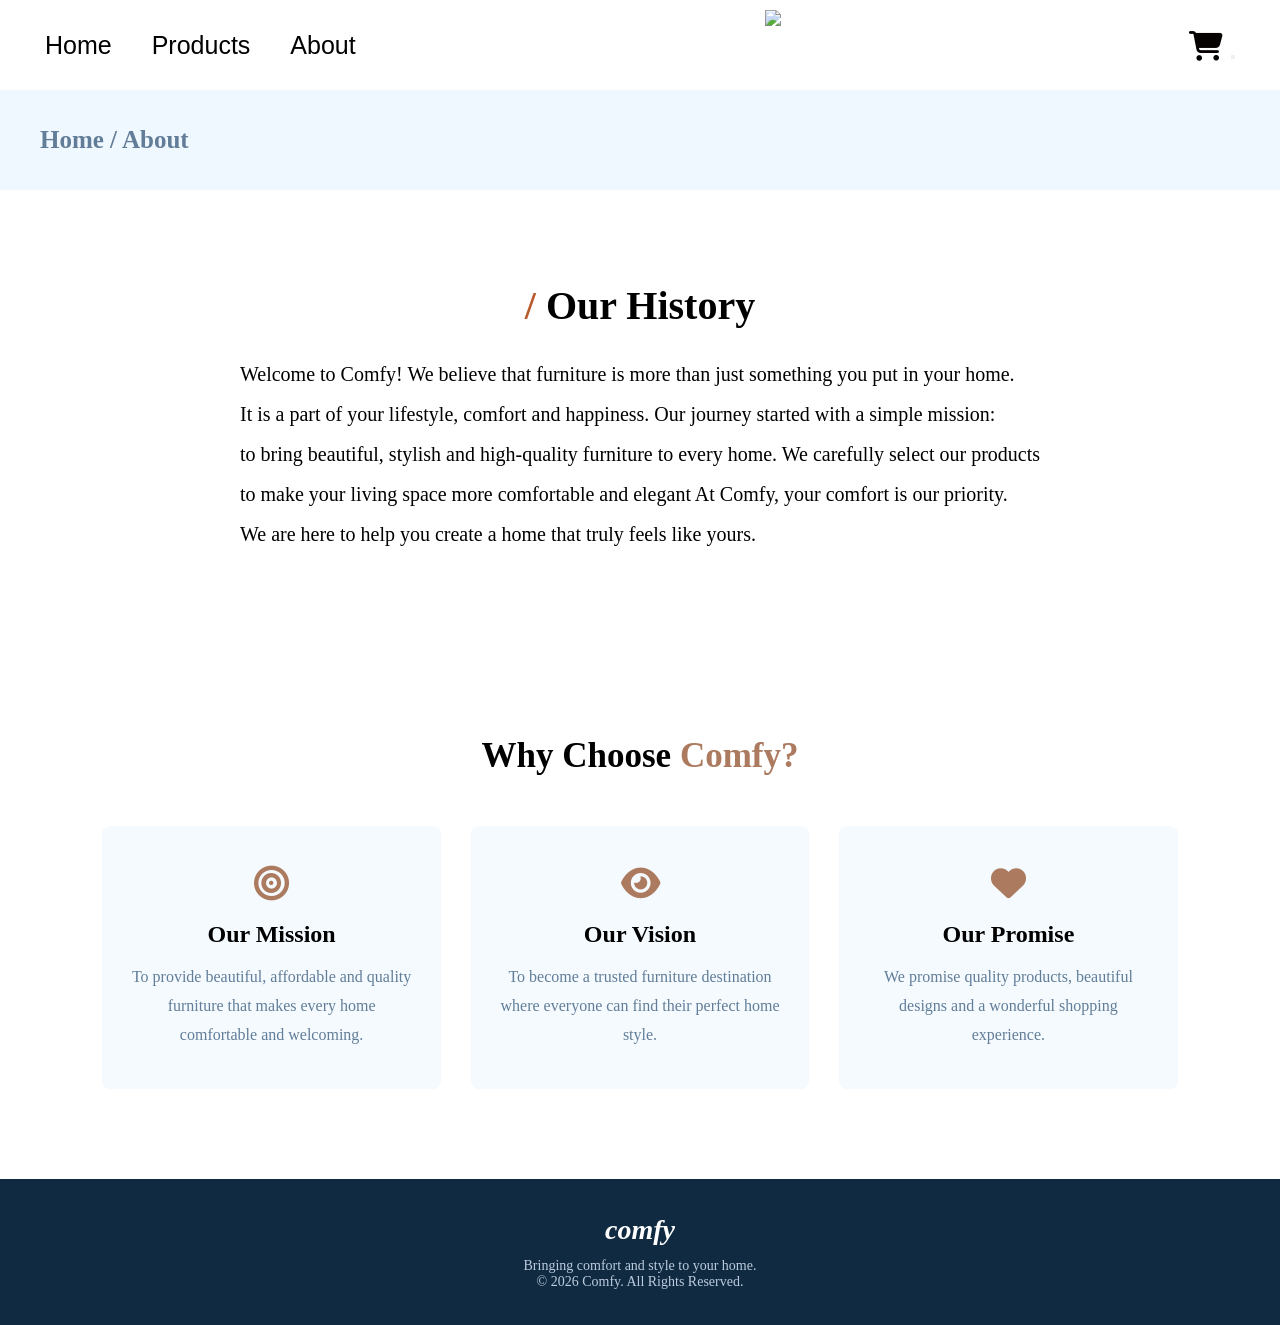
==== about.html @ 82ed345a "first commit" ====
<!DOCTYPE html>
<html lang="en">
<head>
    <meta charset="UTF-8">
    <meta name="viewport" content="width=device-width, initial-scale=1.0">
    <title>About | Comfy</title>
    <link rel="stylesheet" href="./about.css">
    <link rel="stylesheet" href="https://cdnjs.cloudflare.com/ajax/libs/font-awesome/6.7.2/css/all.min.css">
</head>
<body>

     <!-- YOUR CART START  -->
     <!-- MAIN CART START HERE -->
     <div id="your-cart">
        <i id="close-cart" class="fa-solid fa-xmark"></i>

        <h1>Your Bag</h1>
     <!-- CART CONTAINER START  -->
         <div class="cart-container">

            <!-- PRODUCT CART START  -->
         <div class="product-carts">
            <!-- CARD HOLDER -->
            <div class="card-holder">
            </div>
            <!-- CARD HOLDER ENDS -->
         </div>

           <!-- PRODUCT CART ENDS -->

           <!-- TOTAL DETAILS START  -->
        <div class="total">
            <h5 id="cart-total">Total:$0</h5>
            <button id="check">CHECKOUT</button>
        </div>
            <!-- TOTAL DETAILS ENDS -->
     </div>
            <!-- CART CONATINER ENDS  -->
     </div>
    <!-- YOUR CART ENDS  -->

       <!-- HEADER -->
 <section class="banner">
        <!-- nav links -->
     <nav> 
         <ul>
            <li><a href="./home.html">Home</a></li>
            <li><a href="./products.html">Products</a></li>
            <li><a href="./about.html">About</a></li>
         </ul>

             <img src="./IMAGE/logo-black.svg" >
        <!-- add cart -->
        <div class="toggle-btn">

            <i class="fa-solid fa-cart-shopping" id="icon"></i>
            <button></button>
            <span></span>

        </div>
     </nav>      
</section>
<!-- SECTION TWO START  -->
<section class="home">
<h3>Home / About</h3>
</section>

<section class="about-page">
  <h2><span>/</span> Our History</h2>

         <p>
            Welcome to Comfy! We believe that furniture is more
            than just something you put in your home. <br>
            It is a part of your lifestyle, comfort and happiness.
            Our journey started with a simple mission:<br> 
            to bring beautiful, stylish and high-quality furniture to every home.
            We carefully select our products<br>
            to make your living space more comfortable and elegant At Comfy, your comfort is our priority.<br>
             We are here to help you create a home that truly feels like yours.

</section>
<section class="mission">

    <h1>Why Choose <span>Comfy?</span></h1>

    <div class="mission-container">

        <div class="mission-card">

            <i class="fa-solid fa-bullseye"></i>

            <h2>Our Mission</h2>

            <p>
                To provide beautiful, affordable and quality
                furniture that makes every home comfortable
                and welcoming.
            </p>

        </div>


        <div class="mission-card">

            <i class="fa-solid fa-eye"></i>

            <h2>Our Vision</h2>

            <p>
                To become a trusted furniture destination
                where everyone can find their perfect
                home style.
            </p>

        </div>


        <div class="mission-card">

            <i class="fa-solid fa-heart"></i>

            <h2>Our Promise</h2>

            <p>
                We promise quality products, beautiful
                designs and a wonderful shopping experience.
            </p>

        </div>

    </div>

</section>


<!-- FOOTER -->

<footer class="footer">

    <h2>comfy</h2>

    <p>Bringing comfort and style to your home.</p>

    <p>©️ 2026 Comfy. All Rights Reserved.</p>

</footer>

<script src="./about.js"></script>
</body>
</html>
---- about.css ----
*{
    box-sizing: border-box;
    margin: 0;
    padding: 0;
}

body{
    width: 100%;
    overflow-x: hidden;
}

/* YOUR CART START  */
#your-cart{
    position: fixed;
    width:min(400px, 100vw);
    height:100%;
    top:0;
    right: -100%;
    background-color: aliceblue;
    transition: 0.5s;
    z-index: 50;
}

#your-cart.active{
    right: 0;
}
#close-cart{
    font-size: 35px;
    font-weight: 900px;
    padding: 20px;
}
#your-cart h1{
    font-size: 35px;
    font-weight: 900px;
    text-align: center;
    font-family:'Trebuchet MS', 'Lucida Sans Unicode', 'Lucida Grande', 'Lucida Sans', Arial, sans-serif;
    /* padding: 20px; */
}

/* CART CONTAINER START */
.cart-container{
    width:100%;
    height:100%;
    display: flex;
    flex-direction: column;
    align-items: center;
}
/* PRODUCT CART START  */
.product-cart{
    margin-top: 25px;
    width:calc(100% - 32px);
    max-height: calc(100vh - 220px);
    display: flex;
    overflow-y: auto;
}
/* CARD HOLDER START  */
.card-holder{
    box-sizing: border-box;
    margin-top: 10px;
    width:100%;
    height: max-content;
    display: flex;
    flex-direction: column;
    gap: 12px;
    /* overflow-y: auto; */
}
/* CARD HOLDER ENDS  */

.cart-item{
    display: flex;
    align-items: center;
    gap: 12px;
    min-height: 60px;
}

.image-cart {
    border-radius: 10px;
    width:75px;
    height:50px;
    flex: 0 0 75px;
}
.image-cart img{
    border-radius: 5px;
    width:75px;
    height:50px;
}
.cards-details{
    flex: 1;
    min-width: 0;
    height: auto;
}
.cards-details h4{
    font-size: 22px;
    font-weight: 400;
    letter-spacing: 1.6px;
}
.cards-details p{
    font-size: 15px;
}
.cards-details button{
    text-align: center;
    border: none;
    background-color:aliceblue;
    margin-top: 5px;
    font-size: 12px;
}
/* PRODUCT CART ENDS */

/* VALUE START */
.value{
    width: 40px;
    height: 60px;
    flex: 0 0 40px;
}
.value button{
    border: none;
    width: 24px;
    height: 20px;
    font-size: 15.6px;
    background-color: aliceblue;  
}
.value p{
    font-size: 16px;
    width: 24px;
    height: 20px;
    display: flex;
    justify-content: center;
}
.value i{
    font-weight: bolder;
    font-size: 0.85rem;
    color: rgb(186,93,43);
}
/* VALUE ENDS */

/* TOTAL DETAILS START */
.cart-container h5{
    margin-top: 25px;
    color:red;
    font-size: 30px;
    letter-spacing: 2px;
    text-align: center;
    font-family:'Trebuchet MS', 'Lucida Sans Unicode', 'Lucida Grande', 'Lucida Sans', Arial, sans-serif;
}
.cart-container #check{
    border: none;
    margin-top: 15px;
    width: 276px;
    height: 29px;
    background-color: rgb(186,93,43);
    color:white;
}
/* TOTAL DETAILS START */

/* CART CONTAINER ENDS */

/* YOUR CART ENDS */

.banner{
    width:100%;
    padding: 10px;
    display: flex;
    align-items: center;
    flex-direction: column;
    background-repeat: no-repeat;
    background-size: cover;
    background-position: center;
}
/* HEADER START HERE */
nav{
    width:100%;
    max-width:1230px;
    height:70px;
    display: flex;
    justify-content: space-between;
}
ul{
    padding: 20px;
    display: flex;
    justify-content: center; 
    align-items: center;
    list-style: none;
    font-size: 25px;
    color:rgb(15, 3, 3);
    gap:40px;
    font-family: 'Trebuchet MS', 'Lucida Sans Unicode', 'Lucida Grande', 'Lucida Sans', Arial, sans-serif;
}
.banner a{
    text-decoration: none;
    color: black;
}
.banner  a:hover{
    color:rgb(185, 90, 44);
}
nav img{
    margin: 0;
    height: 80px;
}
.toggle-btn {
    color:rgb(6, 2, 2);
    padding: 20px;
    font-size: 30px;
}

/* HEADER ENDS */

/* SECTION TWO START */
.home{
    width: 100%;
    height:100px;
    display: flex;
    align-items: center;
    background-color:aliceblue;
}
.home h3{
    font-size: 25px;
    width: min(1200px, calc(100% - 48px));
    margin: 0 auto;
    color: rgb(97, 125, 152);
    font-family:Georgia, 'Times New Roman', Times, serif;
}
/* SECTION TWO ENDS */

/* ABOUT PAGE START HERE */

.about-page{
    width: min(1089px, calc(100% - 40px));
    min-height: 456px;
    height: auto;
    margin: 0 auto;
    padding: 40px 0;
    display: flex;
    flex-direction: column;
   justify-content: center;
   align-items: center;
}
.about-page span{
    font-size:40px;
    font-weight: 500px;
    color:rgb(185, 90, 44);
}
.about-page h2{
    font-size: 2.5rem;
}
.about-page p{
    margin-top: 25px;
    line-height: 2;
    font-size: 20px;
 
}
/* ABOUT PAGE ENDS HERE */
/* MISSION */

.mission {
    padding: 90px 8%;
    text-align: center;
}

.mission > h1 {
    font-size: 35px;
    margin-bottom: 50px;
}

.mission > h1 span {
    color: #ab7a5f;
}

.mission-container {
    display: grid;
    grid-template-columns: repeat(3, minmax(0, 1fr));
    gap: 30px;
}

.mission-card {
    padding: 40px 25px;
    background: #f5faff;
    border-radius: 8px;
    transition: 0.3s;
}

.mission-card:hover {
    transform: translateY(-8px);
    box-shadow: 0 8px 25px rgba(0,0,0,0.08);
}

.mission-card i {
    font-size: 35px;
    color: #ab7a5f;
    margin-bottom: 20px;
}

.mission-card h2 {
    margin-bottom: 15px;
}

.mission-card p {
    color: #617d98;
    line-height: 1.8;
}

/* FOOTER */

.footer {
    background: #102a42;
    color: white;
    text-align: center;
    padding: 35px 15px;
}

.footer h2 {
    font-size: 28px;
    font-style: italic;
    margin-bottom: 12px;
}

.footer p {
    color: #bcccdc;
    font-size: 14px;
}

@media (max-width: 700px){
    nav{
        height:auto;
        align-items:center;
    }

    ul{
        gap:16px;
        padding:12px 4px;
        font-size:16px;
    }

    nav img{
        display:none;
    }

    .home h3{
        font-size:22px;
    }

    .about-page{
        min-height:0;
    }

    .about-page p{
        font-size:17px;
    }

    .about-page br{
        display:none;
    }

    .mission{
        padding:56px 20px;
    }

    .mission-container{
        grid-template-columns:minmax(0, 1fr);
        gap:20px;
    }
}
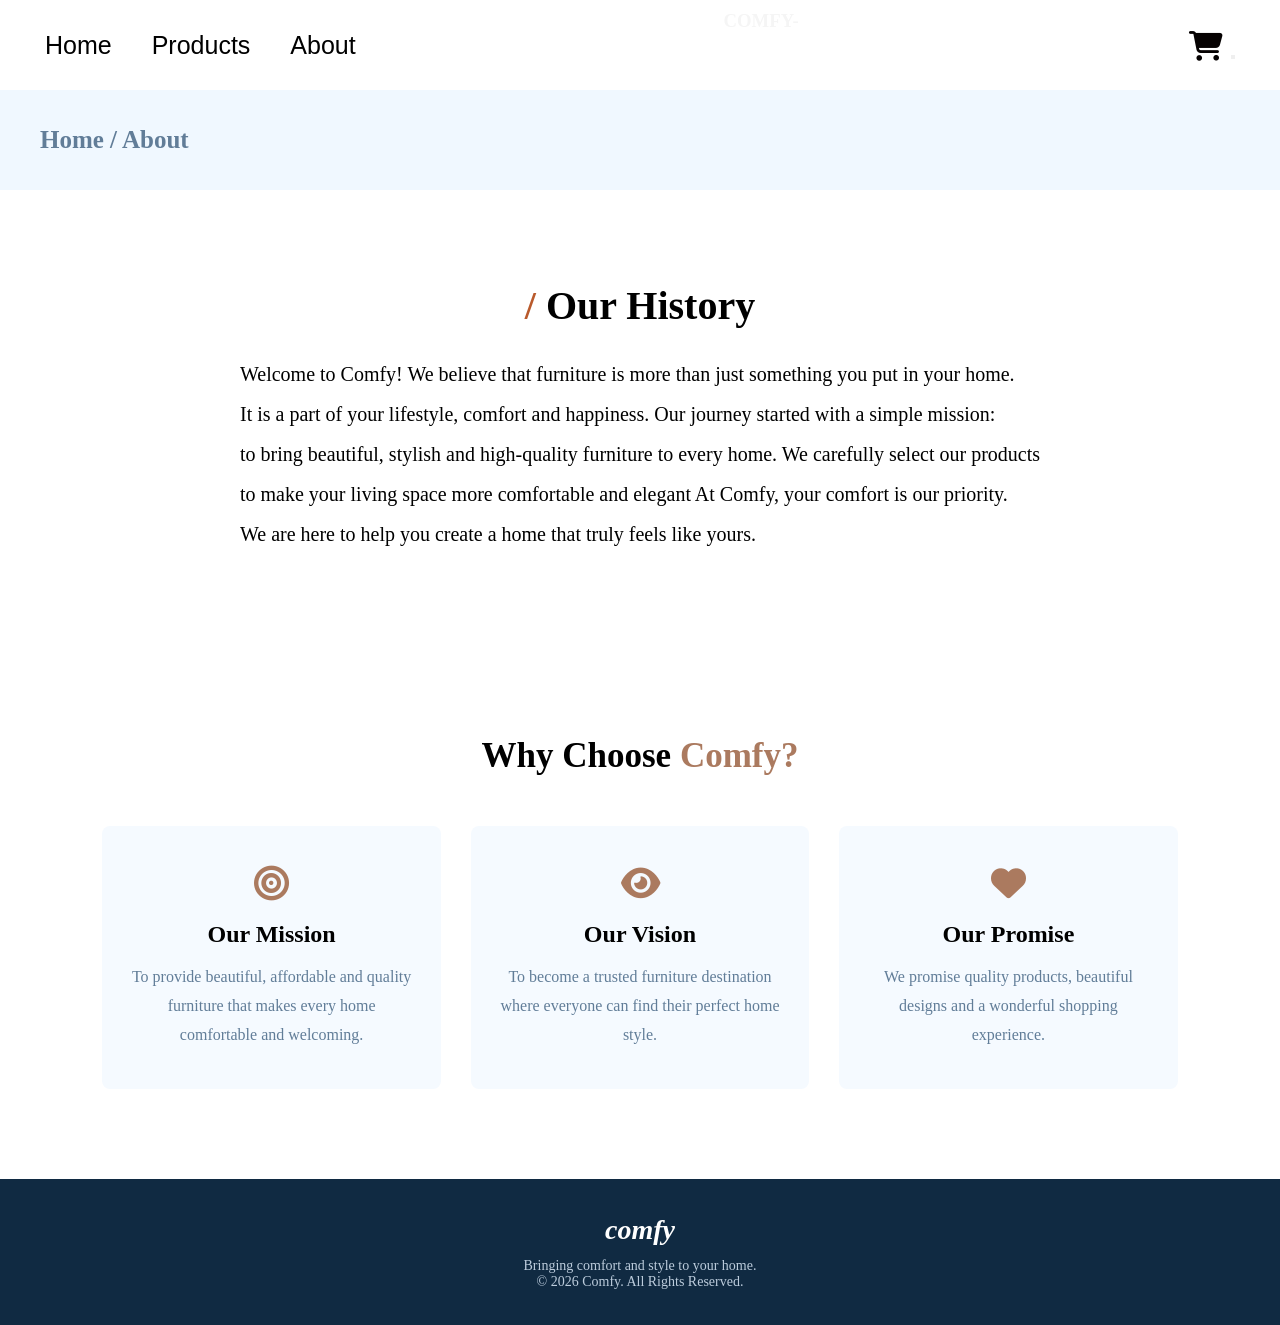
==== commit bede77ca: "Fix GitHub Pages" ====
--- a/about.html
+++ b/about.html
@@ -44,12 +44,14 @@
         <!-- nav links -->
      <nav> 
          <ul>
-            <li><a href="./home.html">Home</a></li>
+            <li><a href="./index.html">Home</a></li>
             <li><a href="./products.html">Products</a></li>
             <li><a href="./about.html">About</a></li>
          </ul>
 
-             <img src="./IMAGE/logo-black.svg" >
+            
+                          <h3 style="color: whitesmoke;">COMFY-<i style="color: white;" class="fa-solid fa-couch"></i> </h3>
+
         <!-- add cart -->
         <div class="toggle-btn">
 
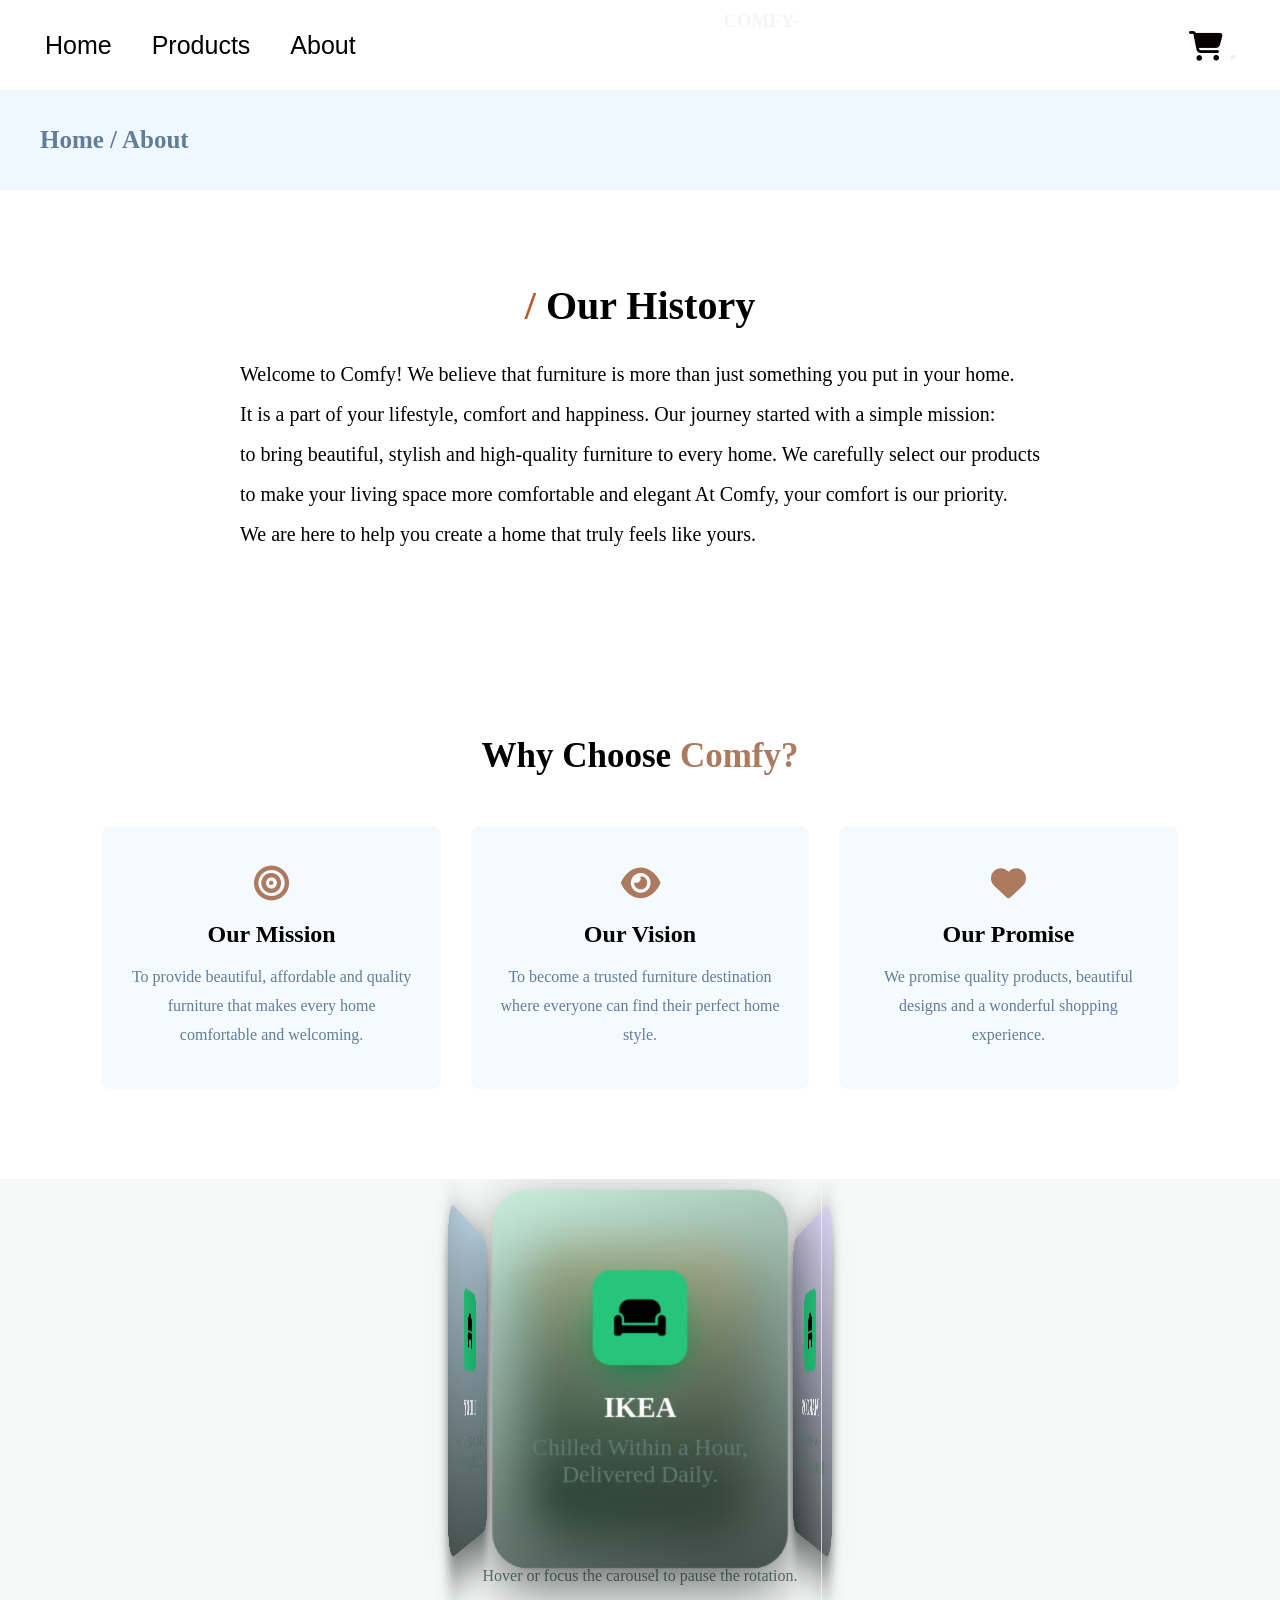
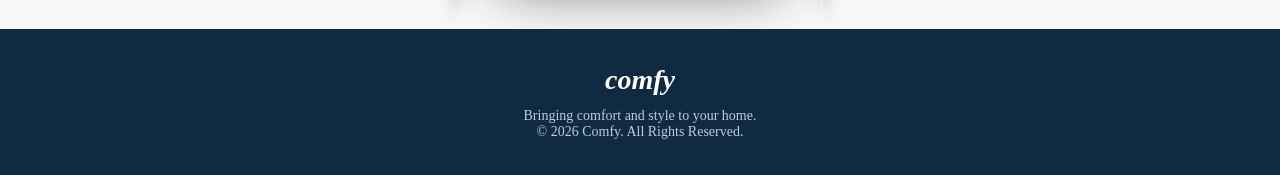
==== commit 3daaf3b6: "Fix GitHub Pages" ====
--- a/about.html
+++ b/about.html
@@ -135,6 +135,39 @@
 </section>
 
 
+
+
+<!-- 3D CARDS ANIMATION STARTS HERE -->
+<section class="scene">
+  <div class="carousel">
+     <div class="rotate-card">
+        <div class="rotate-logo"><i class="fa-solid fa-couch"></i></i></div>
+        <div class="rotate-title">IKEA</div>
+        <div class="rotate-text">Chilled Within a Hour, Delivered Daily.</div>
+     </div>
+     <div class="rotate-card">
+        <div class="rotate-logo"><i class="fa-solid fa-chair"></i></div>
+        <div class="rotate-title">MARCOS</div>
+        <div class="rotate-text">Slow-Steeped for 18Hours, Bottled Cold.</div>
+     </div>
+     <div class="rotate-card">
+        <div class="rotate-logo"><i class="fa-solid fa-couch"></i></div>
+        <div class="rotate-title">CARESSA</div>
+        <div class="rotate-text">Single-Origin, Unfiltered, Naturally Sweet.</div>
+     </div>
+     <div class="rotate-card">
+        <div class="rotate-logo"><i class="fa-solid fa-chair"></i>
+</div>
+        <div class="rotate-title">LIDDY</div>
+        <div class="rotate-text">Hand picked, Buttery-Soft, Ready to Eat.</div>
+     </div>
+    </div>
+  </div>
+  <p class="text-dark text-center">Hover or focus the carousel to pause the rotation.</p>
+</section>
+<!-- 3D CARDS ANIMATIONS COMPLETED -->
+
+
 <!-- FOOTER -->
 
 <footer class="footer">
--- a/about.css
+++ b/about.css
@@ -358,4 +358,189 @@
         grid-template-columns:minmax(0, 1fr);
         gap:20px;
     }
-}+}
+
+
+
+/* 3D animation cards Starts here */
+.scene{
+    --card-radius: 170px;
+    background:#f7f9f8;
+}
+.scene p{
+    color:#667b71;
+}
+
+.cards-rotate{
+    height: 1000px;
+    padding: 72px 0px 72px;
+    color:white;
+    background:#f7f9f8;
+}    
+.cards-rotate-content{
+    display: grid;
+    place-items: center;
+}
+
+/* 3D rotate content starts here */
+.rotate-text-title{
+    width: 18%;
+    border-radius: 30px;
+    font-size: 18px;
+    font-weight: 500;
+    text-align: center;
+    color: hsl(152 68% 42%);
+    background: hsla(154, 40%, 81%, 0.951);
+}
+.rotate-text-head{
+    color: black;
+    font-size: 60px;
+    font-weight: 900;
+    text-align: center;
+}
+.rotate-text-para{
+    font-size: 25px;
+    font-weight: 500;
+    color: hsl(155, 15%, 41%);
+}
+
+
+/* 3D cards rotation animations starts here */
+/* 3D viewing area */
+.scene {
+  width: 100%;
+  min-height: 450px;
+  padding: 40px 16px;
+  position: relative;
+  display: flex;
+  flex-direction: column;
+  align-items: center;
+  justify-content: center;
+  gap: 24px;
+  perspective: 1100px;
+  overflow: hidden;
+}
+
+
+/* Rotating container */
+.carousel {
+  width: 250px;
+  height: 320px;
+  position: relative;
+  flex: 0 0 auto;
+  display: flex;
+  transform-style: preserve-3d;
+  animation: rotate 30s linear infinite;
+}
+.carousel:hover{
+    animation-play-state: paused;
+}
+@keyframes rotate {
+   0% {
+    transform: rotateY(0deg);
+  }
+   100% {
+    transform: rotateY(360deg);
+  }
+}
+
+/* Cards */
+.rotate-card {
+    position: absolute;
+    inset: 0;
+    width: 100%;
+    height: 100%;
+    display: flex;
+    flex-direction: column;
+    align-items: center;
+    justify-content: center;
+    text-align: center;
+
+    gap: 0.5rem;
+    padding: 1.5rem;
+
+    border-radius: 30px;
+    border: 3px solid hsla(0, 0, 10%, 1);
+
+    backdrop-filter: blur(18px) saturate(180%);
+
+    box-shadow: 0 18px 48px hsl(160 60% 2% / 0.55);
+    transition: box-shadow 280ms cubic-bezier(0.4, 0, 0.2, 1);
+
+    cursor: pointer;
+    transform: rotateY(var(--card-angle)) translateZ(var(--card-radius));
+}
+.rotate-card:hover{
+    transform: rotateY(var(--card-angle)) translateZ(var(--card-radius)) scale(1.02);
+    transition: transform 280ms ease;
+    box-shadow: 0 0 15px 5px hsl(152, 48%, 45%);
+}
+
+
+/* Position each card around the circle */
+
+.rotate-card:nth-child(1) {
+  --card-angle: 0deg;
+  background: linear-gradient(160deg, hsla(152, 68%, 46%, 0.22), hsla(160, 25%, 10%, 0.78));
+}
+
+.rotate-card:nth-child(2) {
+  --card-angle: 90deg;
+  background: linear-gradient(160deg, hsla(258,90%,66%,0.22), hsla(160, 25%, 10%, 0.78));
+}
+
+.rotate-card:nth-child(3) {
+  --card-angle: 180deg;
+  background: linear-gradient(160deg, hsla(28,96%,58%,0.22), hsla(160, 25%, 10%, 0.78));
+}
+
+.rotate-card:nth-child(4) {
+  --card-angle: 270deg;
+  background: linear-gradient(160deg, hsla(206,90%,56%,0.22),hsla(160, 25%, 10%, 0.78));
+}
+
+/* card-content starts here */
+.rotate-logo{
+    width: 80px;
+    height: 80px;
+    margin-bottom: 15px;
+
+    display: grid;
+    place-items: center;
+
+    border-radius: 15px;
+    font-size: 35px;
+    background: hsl(152, 68%, 46%);
+}
+.rotate-title{
+    text-align: start;
+    font-size: 24px;
+    font-weight: 900;
+    color: white;
+}
+.rotate-text{
+    font-size: 20px;
+    color: hsl(160, 12%, 43%);
+}
+
+@media (max-width: 700px) {
+    .scene {
+        --card-radius: 90px;
+        min-height: 400px;
+    }
+
+    .carousel {
+        width: min(230px, calc(100vw - 56px));
+        height: 290px;
+    }
+
+    .rotate-card {
+        padding: 1rem;
+    }
+
+    .rotate-text {
+        font-size: 17px;
+    }
+}
+
+/* 3D CARDS ENDS HERE */
